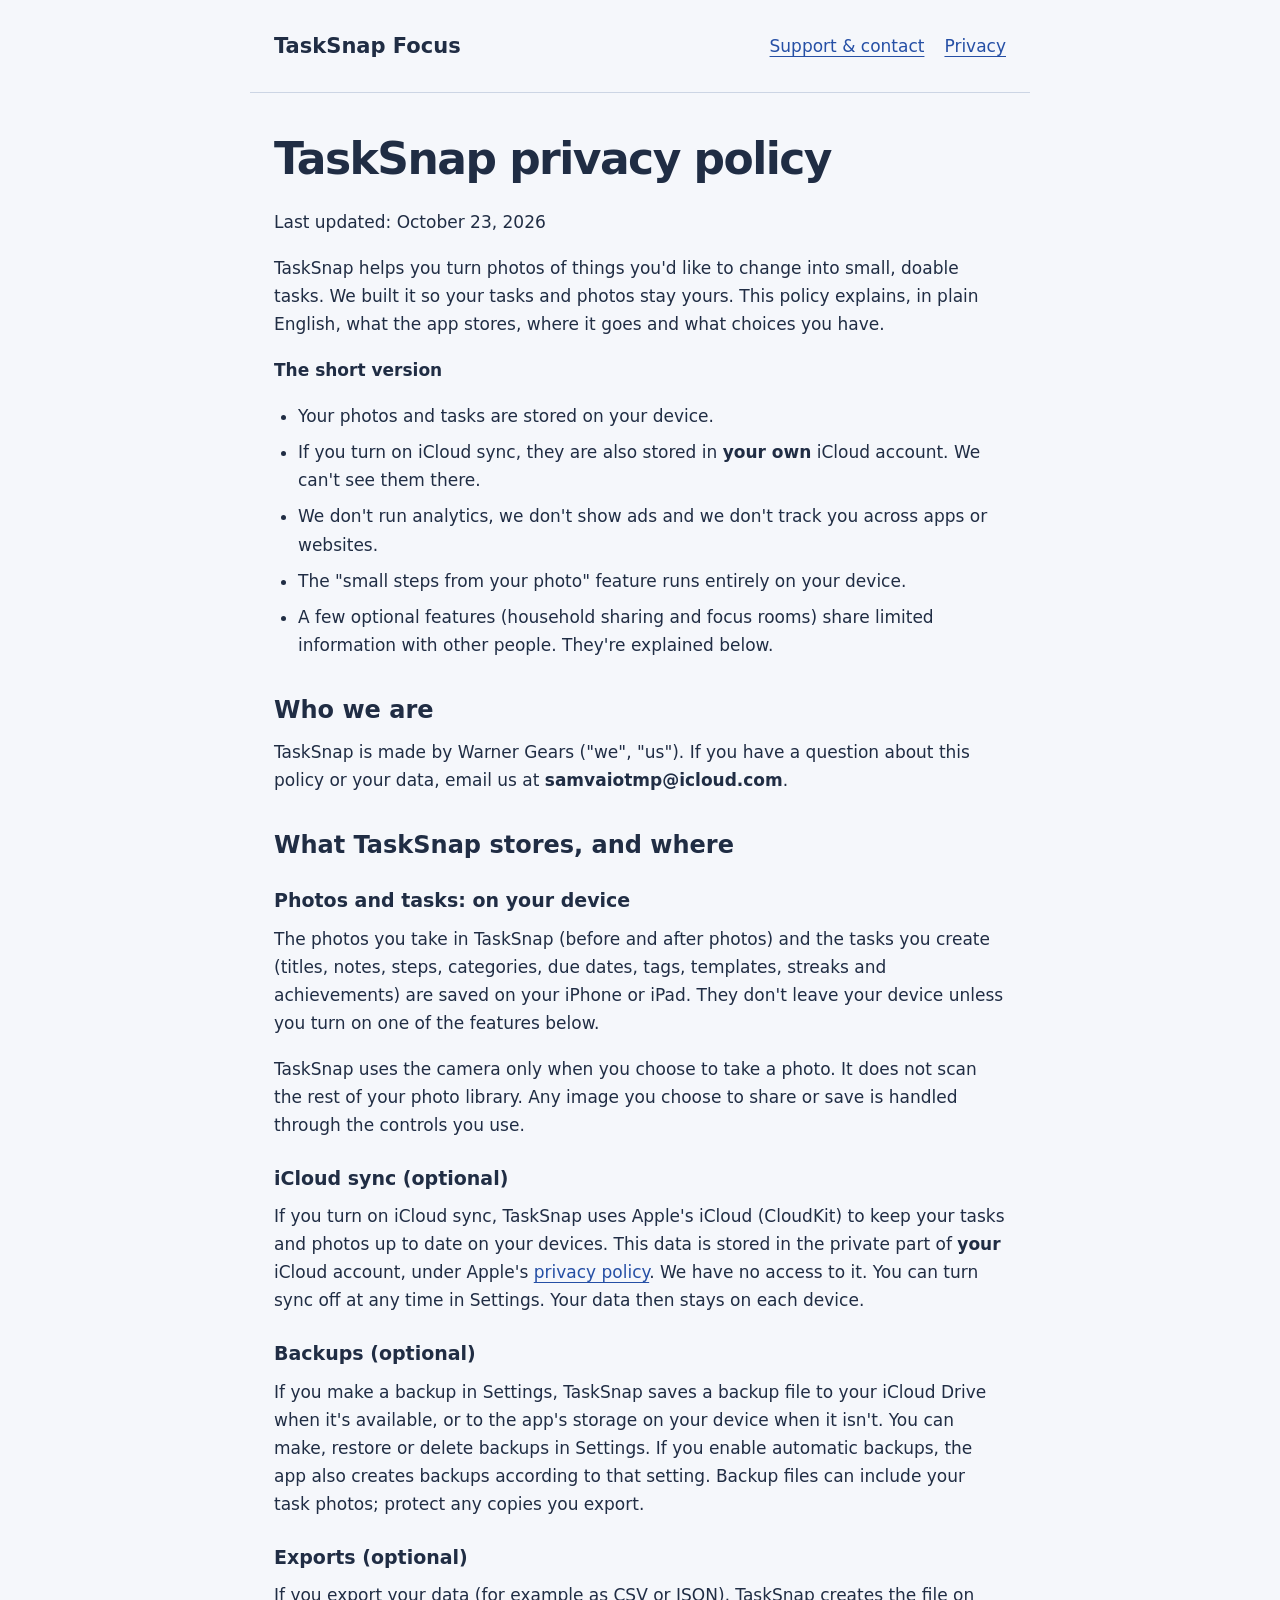
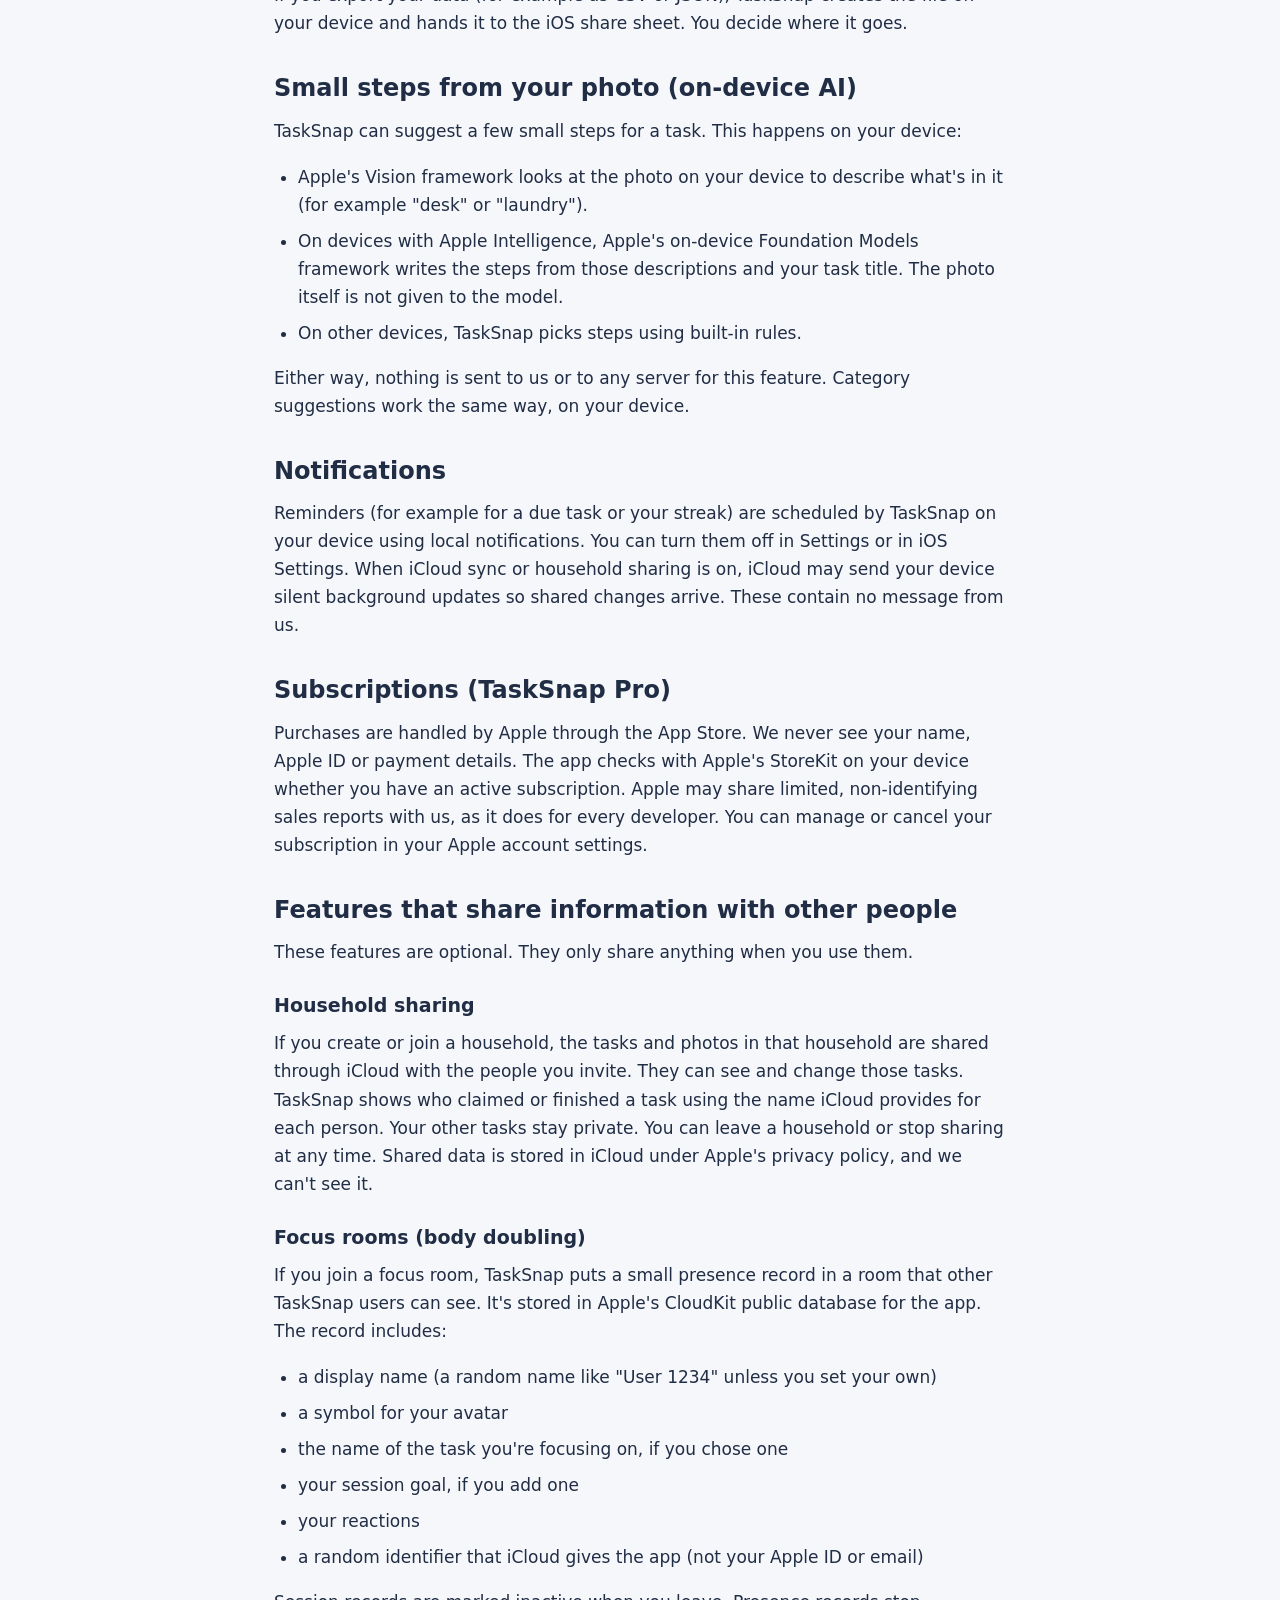
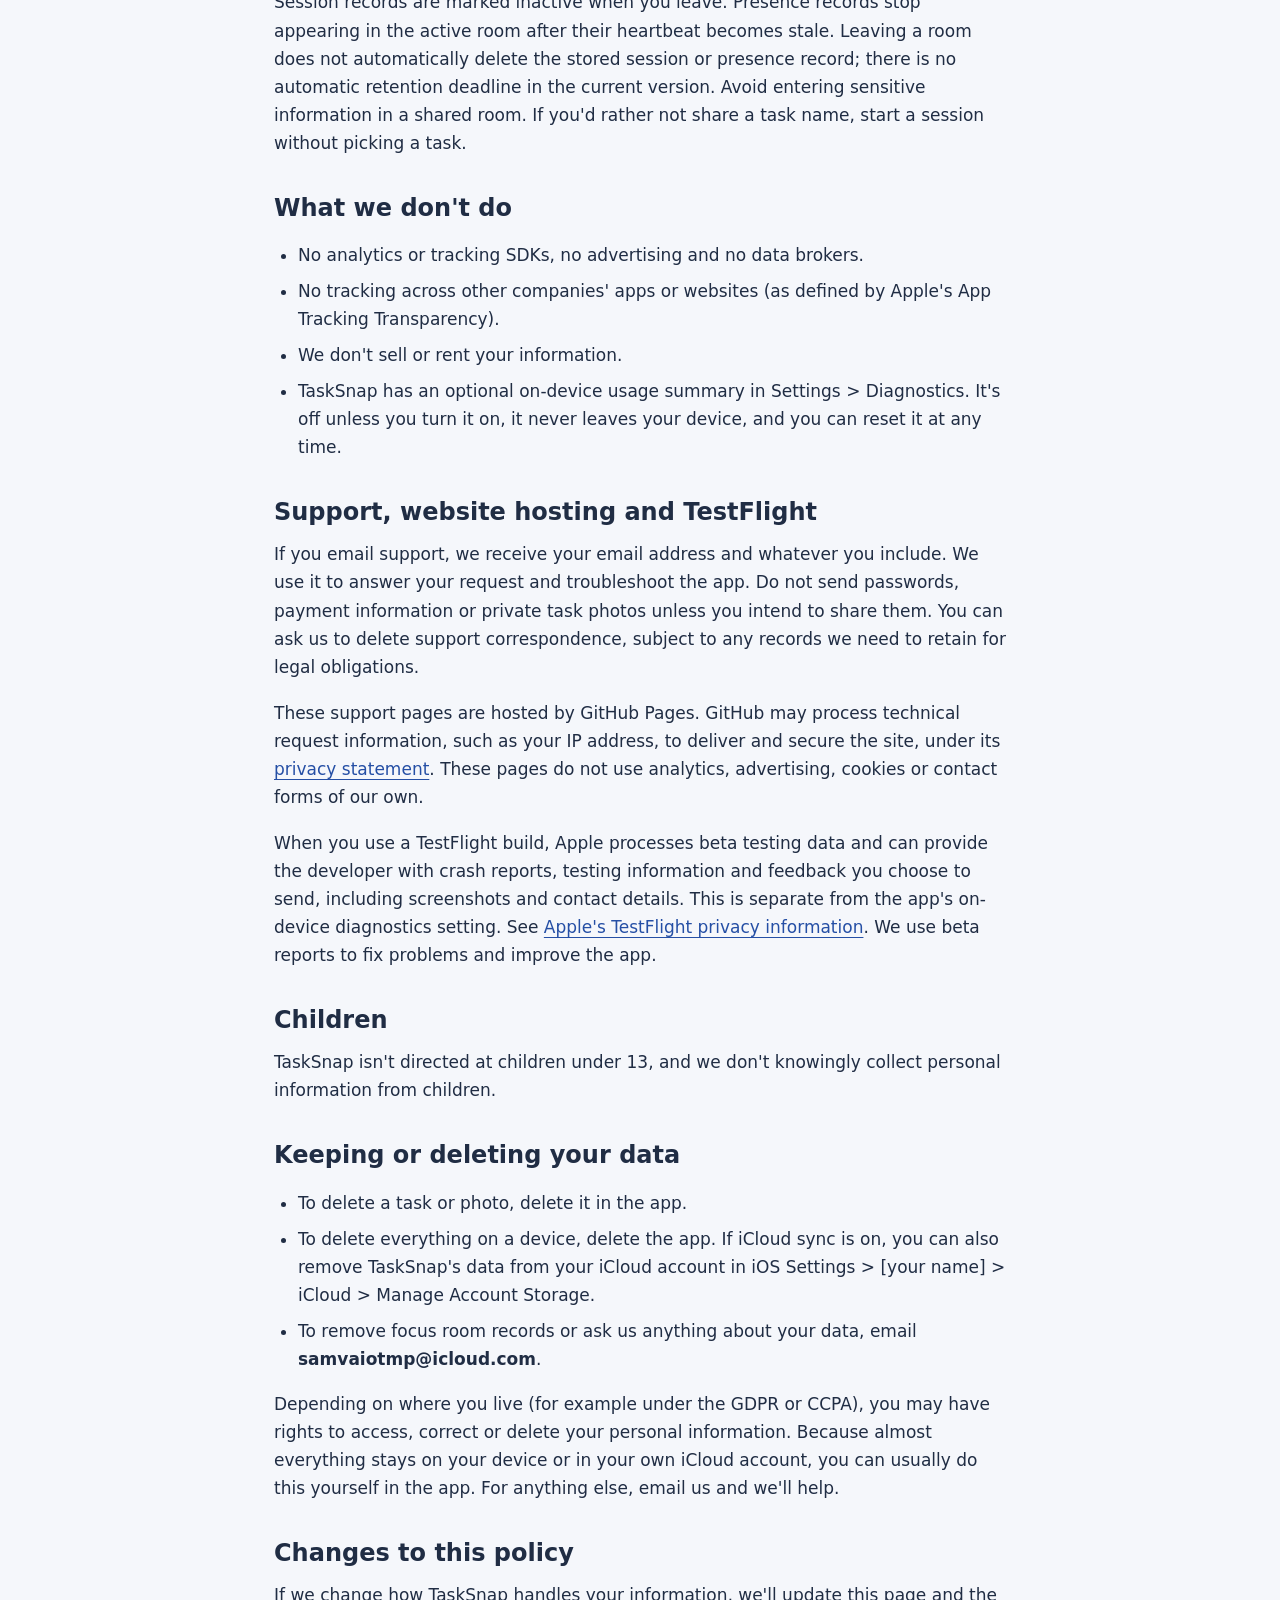
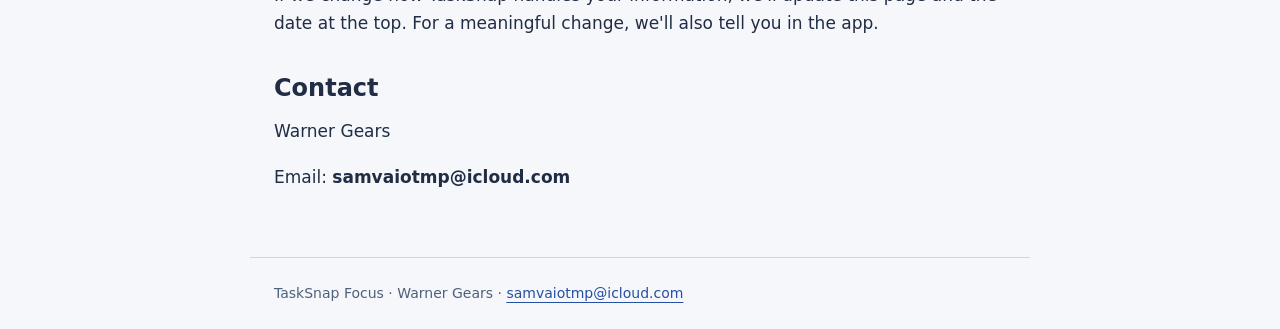
==== privacy.html @ 7c6ed7bc "Publish TaskSnap Focus privacy and support pages" ====
<!doctype html><html lang="en"><head><meta charset="utf-8"><meta name="viewport" content="width=device-width, initial-scale=1"><meta name="description" content="Privacy policy for TaskSnap Focus, the photo task companion for iPhone and iPad."><title>Privacy policy · TaskSnap Focus</title><link rel="canonical" href="https://samvaio00.github.io/tasksnap-support/privacy.html"><link rel="stylesheet" href="style.css"></head><body><a class="skip" href="#main">Skip to content</a><header><a class="brand" href="./">TaskSnap Focus</a><nav aria-label="Support pages"><a href="./">Support &amp; contact</a><a href="privacy.html">Privacy</a></nav></header><main id="main"><h1>TaskSnap privacy policy</h1>
<p>Last updated: October 23, 2026</p>
<p>TaskSnap helps you turn photos of things you&#x27;d like to change into small, doable tasks. We built it so your tasks and photos stay yours. This policy explains, in plain English, what the app stores, where it goes and what choices you have.</p>
<p><strong>The short version</strong></p>
<ul>
<li>Your photos and tasks are stored on your device.</li>
<li>If you turn on iCloud sync, they are also stored in <strong>your own</strong> iCloud account. We can&#x27;t see them there.</li>
<li>We don&#x27;t run analytics, we don&#x27;t show ads and we don&#x27;t track you across apps or websites.</li>
<li>The &quot;small steps from your photo&quot; feature runs entirely on your device.</li>
<li>A few optional features (household sharing and focus rooms) share limited information with other people. They&#x27;re explained below.</li>
</ul>
<h2>Who we are</h2>
<p>TaskSnap is made by Warner Gears (&quot;we&quot;, &quot;us&quot;). If you have a question about this policy or your data, email us at <strong>samvaiotmp@icloud.com</strong>.</p>
<h2>What TaskSnap stores, and where</h2>
<h3>Photos and tasks: on your device</h3>
<p>The photos you take in TaskSnap (before and after photos) and the tasks you create (titles, notes, steps, categories, due dates, tags, templates, streaks and achievements) are saved on your iPhone or iPad. They don&#x27;t leave your device unless you turn on one of the features below.</p>
<p>TaskSnap uses the camera only when you choose to take a photo. It does not scan the rest of your photo library. Any image you choose to share or save is handled through the controls you use.</p>
<h3>iCloud sync (optional)</h3>
<p>If you turn on iCloud sync, TaskSnap uses Apple&#x27;s iCloud (CloudKit) to keep your tasks and photos up to date on your devices. This data is stored in the private part of <strong>your</strong> iCloud account, under Apple&#x27;s <a href="https://www.apple.com/legal/privacy/">privacy policy</a>. We have no access to it. You can turn sync off at any time in Settings. Your data then stays on each device.</p>
<h3>Backups (optional)</h3>
<p>If you make a backup in Settings, TaskSnap saves a backup file to your iCloud Drive when it&#x27;s available, or to the app&#x27;s storage on your device when it isn&#x27;t. You can make, restore or delete backups in Settings. If you enable automatic backups, the app also creates backups according to that setting. Backup files can include your task photos; protect any copies you export.</p>
<h3>Exports (optional)</h3>
<p>If you export your data (for example as CSV or JSON), TaskSnap creates the file on your device and hands it to the iOS share sheet. You decide where it goes.</p>
<h2>Small steps from your photo (on-device AI)</h2>
<p>TaskSnap can suggest a few small steps for a task. This happens on your device:</p>
<ul>
<li>Apple&#x27;s Vision framework looks at the photo on your device to describe what&#x27;s in it (for example &quot;desk&quot; or &quot;laundry&quot;).</li>
<li>On devices with Apple Intelligence, Apple&#x27;s on-device Foundation Models framework writes the steps from those descriptions and your task title. The photo itself is not given to the model.</li>
<li>On other devices, TaskSnap picks steps using built-in rules.</li>
</ul>
<p>Either way, nothing is sent to us or to any server for this feature. Category suggestions work the same way, on your device.</p>
<h2>Notifications</h2>
<p>Reminders (for example for a due task or your streak) are scheduled by TaskSnap on your device using local notifications. You can turn them off in Settings or in iOS Settings. When iCloud sync or household sharing is on, iCloud may send your device silent background updates so shared changes arrive. These contain no message from us.</p>
<h2>Subscriptions (TaskSnap Pro)</h2>
<p>Purchases are handled by Apple through the App Store. We never see your name, Apple ID or payment details. The app checks with Apple&#x27;s StoreKit on your device whether you have an active subscription. Apple may share limited, non-identifying sales reports with us, as it does for every developer. You can manage or cancel your subscription in your Apple account settings.</p>
<h2>Features that share information with other people</h2>
<p>These features are optional. They only share anything when you use them.</p>
<h3>Household sharing</h3>
<p>If you create or join a household, the tasks and photos in that household are shared through iCloud with the people you invite. They can see and change those tasks. TaskSnap shows who claimed or finished a task using the name iCloud provides for each person. Your other tasks stay private. You can leave a household or stop sharing at any time. Shared data is stored in iCloud under Apple&#x27;s privacy policy, and we can&#x27;t see it.</p>
<h3>Focus rooms (body doubling)</h3>
<p>If you join a focus room, TaskSnap puts a small presence record in a room that other TaskSnap users can see. It&#x27;s stored in Apple&#x27;s CloudKit public database for the app. The record includes:</p>
<ul>
<li>a display name (a random name like &quot;User 1234&quot; unless you set your own)</li>
<li>a symbol for your avatar</li>
<li>the name of the task you&#x27;re focusing on, if you chose one</li>
<li>your session goal, if you add one</li>
<li>your reactions</li>
<li>a random identifier that iCloud gives the app (not your Apple ID or email)</li>
</ul>
<p>Session records are marked inactive when you leave. Presence records stop appearing in the active room after their heartbeat becomes stale. Leaving a room does not automatically delete the stored session or presence record; there is no automatic retention deadline in the current version. Avoid entering sensitive information in a shared room. If you&#x27;d rather not share a task name, start a session without picking a task.</p>
<h2>What we don&#x27;t do</h2>
<ul>
<li>No analytics or tracking SDKs, no advertising and no data brokers.</li>
<li>No tracking across other companies&#x27; apps or websites (as defined by Apple&#x27;s App Tracking Transparency).</li>
<li>We don&#x27;t sell or rent your information.</li>
<li>TaskSnap has an optional on-device usage summary in Settings &gt; Diagnostics. It&#x27;s off unless you turn it on, it never leaves your device, and you can reset it at any time.</li>
</ul>
<h2>Support, website hosting and TestFlight</h2>
<p>If you email support, we receive your email address and whatever you include. We use it to answer your request and troubleshoot the app. Do not send passwords, payment information or private task photos unless you intend to share them. You can ask us to delete support correspondence, subject to any records we need to retain for legal obligations.</p>
<p>These support pages are hosted by GitHub Pages. GitHub may process technical request information, such as your IP address, to deliver and secure the site, under its <a href="https://docs.github.com/en/site-policy/privacy-policies/github-general-privacy-statement">privacy statement</a>. These pages do not use analytics, advertising, cookies or contact forms of our own.</p>
<p>When you use a TestFlight build, Apple processes beta testing data and can provide the developer with crash reports, testing information and feedback you choose to send, including screenshots and contact details. This is separate from the app&#x27;s on-device diagnostics setting. See <a href="https://testflight.apple.com/#privacy-data">Apple&#x27;s TestFlight privacy information</a>. We use beta reports to fix problems and improve the app.</p>
<h2>Children</h2>
<p>TaskSnap isn&#x27;t directed at children under 13, and we don&#x27;t knowingly collect personal information from children.</p>
<h2>Keeping or deleting your data</h2>
<ul>
<li>To delete a task or photo, delete it in the app.</li>
<li>To delete everything on a device, delete the app. If iCloud sync is on, you can also remove TaskSnap&#x27;s data from your iCloud account in iOS Settings &gt; [your name] &gt; iCloud &gt; Manage Account Storage.</li>
<li>To remove focus room records or ask us anything about your data, email <strong>samvaiotmp@icloud.com</strong>.</li>
</ul>
<p>Depending on where you live (for example under the GDPR or CCPA), you may have rights to access, correct or delete your personal information. Because almost everything stays on your device or in your own iCloud account, you can usually do this yourself in the app. For anything else, email us and we&#x27;ll help.</p>
<h2>Changes to this policy</h2>
<p>If we change how TaskSnap handles your information, we&#x27;ll update this page and the date at the top. For a meaningful change, we&#x27;ll also tell you in the app.</p>
<h2>Contact</h2>
<p>Warner Gears</p>
<p>Email: <strong>samvaiotmp@icloud.com</strong></p></main><footer>TaskSnap Focus · Warner Gears · <a href="mailto:samvaiotmp@icloud.com">samvaiotmp@icloud.com</a></footer></body></html>
---- style.css ----
*{box-sizing:border-box}html{color-scheme:light dark}body{margin:0;font:17px/1.65 system-ui,-apple-system,sans-serif;background:#f5f7fb;color:#202d44}a{color:#254fa5;text-underline-offset:4px;overflow-wrap:anywhere}a:focus-visible,summary:focus-visible{outline:3px solid #7359a6;outline-offset:5px}header,main,footer{max-width:780px;margin:auto;padding:24px}header{display:flex;justify-content:space-between;align-items:center;gap:16px;flex-wrap:wrap;border-bottom:1px solid #ccd5e4}.brand{font-size:21px;font-weight:750;text-decoration:none;color:inherit}nav{display:flex;gap:20px}nav a{display:inline-block;padding:8px 0}main{padding-top:40px;padding-bottom:48px}h1{font-size:clamp(32px,6vw,44px);line-height:1.16;letter-spacing:-.035em;margin:0 0 24px}h2{font-size:24px;line-height:1.3;margin:36px 0 12px}h3{font-size:19px;margin:24px 0 8px}p{margin:0 0 18px}li{margin:8px 0}ul{padding-left:24px}.intro{font-size:21px;color:#435676}.card{background:#fff;border:1px solid #d4ddea;border-radius:18px;padding:24px;margin:24px 0}.card h2{margin-top:0}.button{display:inline-block;padding:12px 20px;background:#284f99;color:white;border-radius:12px;font-weight:650;text-decoration:none;min-height:48px}.note,footer{font-size:14px;color:#4f607b}footer{border-top:1px solid #ccd5e4}.skip{position:absolute;top:-100px;left:20px;background:white;padding:10px}.skip:focus{top:8px}@media(max-width:480px){header,main,footer{padding-left:20px;padding-right:20px}nav{gap:16px}.card{padding:20px}}@media(prefers-color-scheme:dark){body{background:#141c2b;color:#edf1fa}a{color:#a6c6ff}.intro,.note,footer{color:#bdcce3}.card{background:#1e293d;border-color:#40516b}header,footer{border-color:#40516b}.button{background:#a6c6ff;color:#142440}.skip{background:#1e293d}}
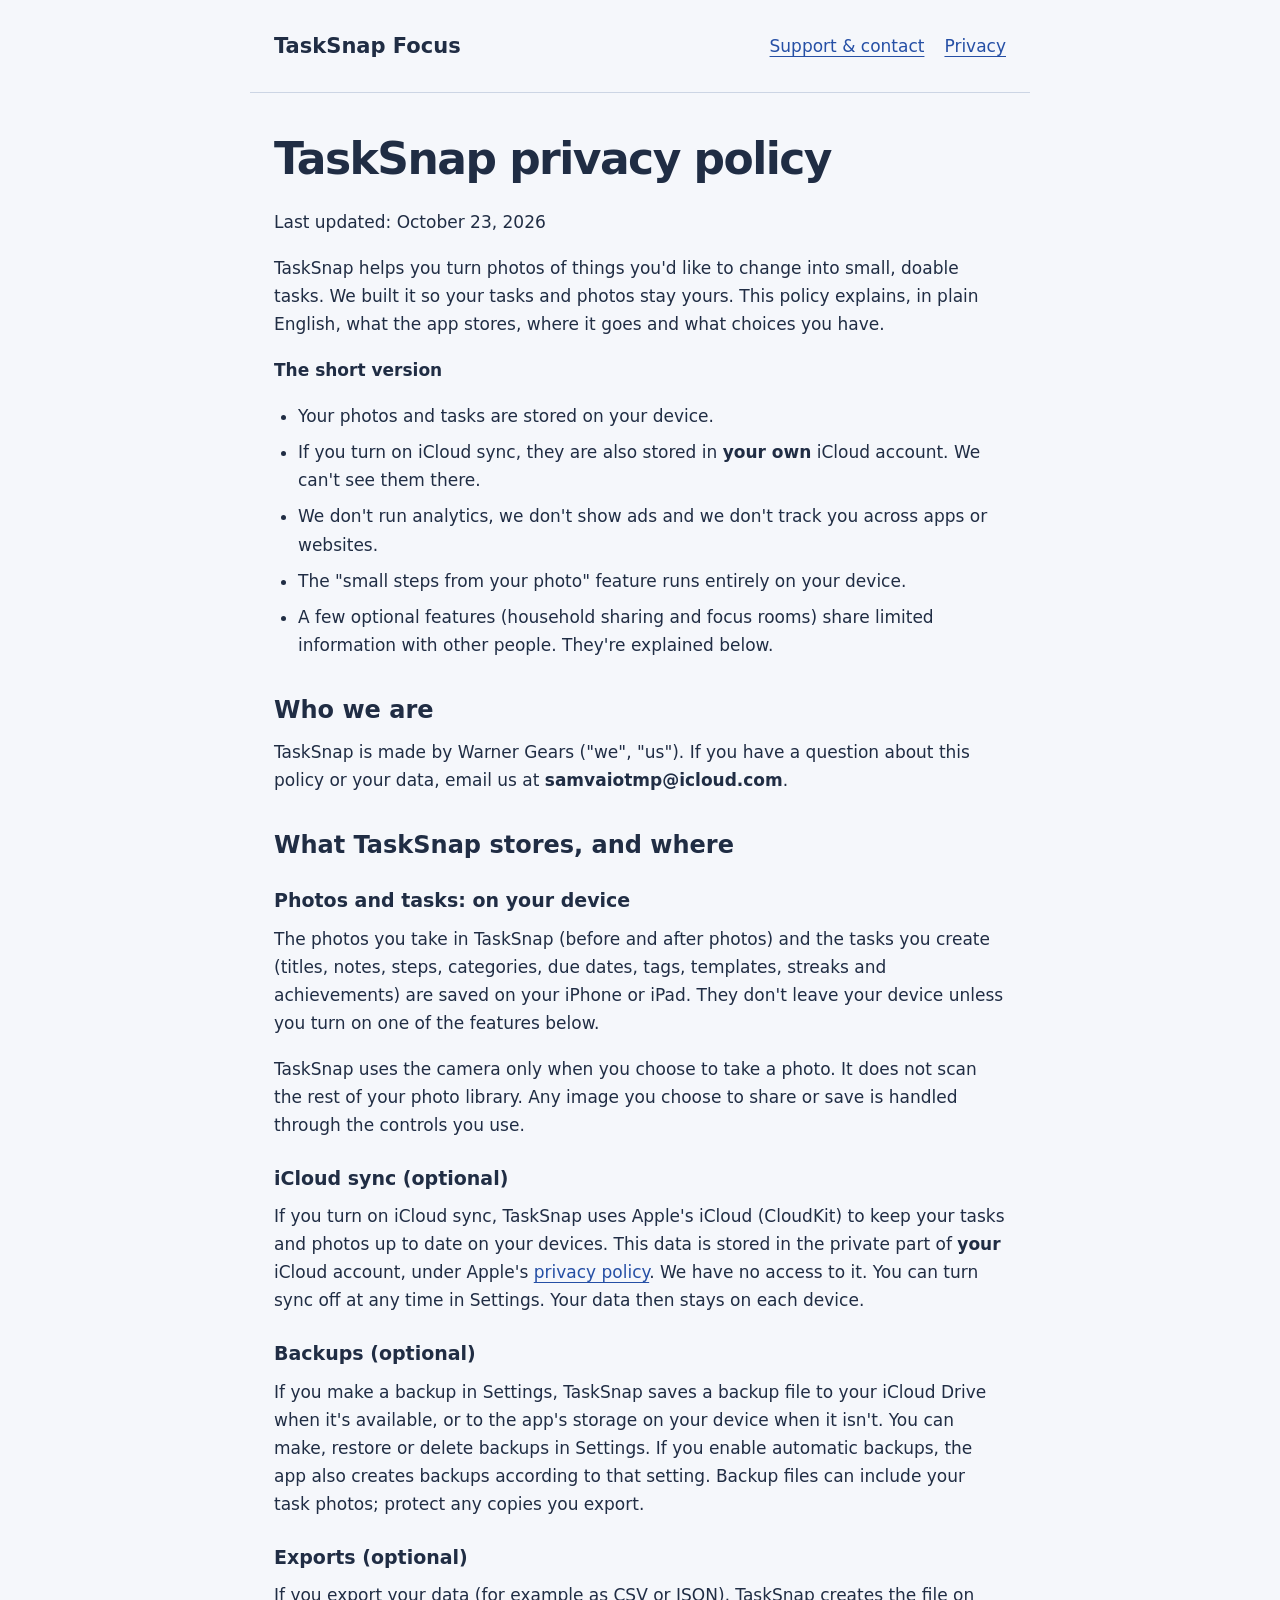
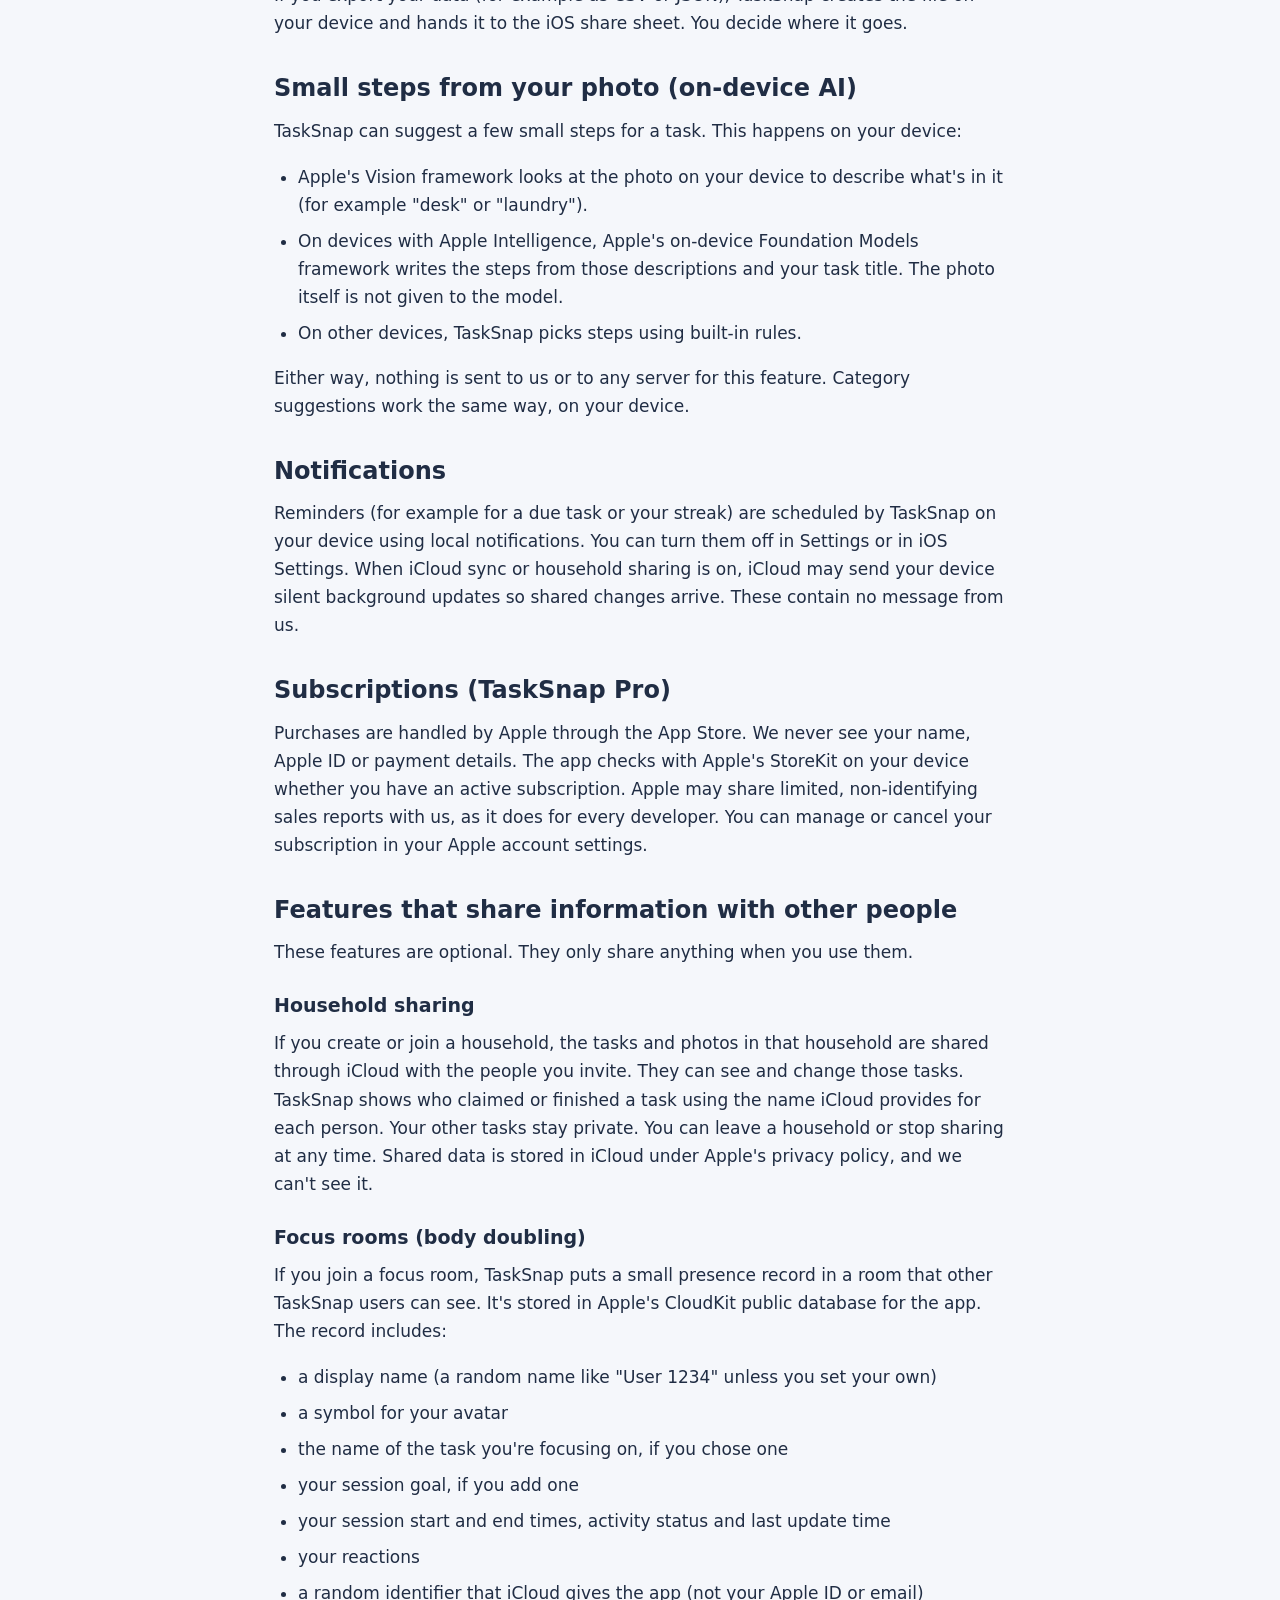
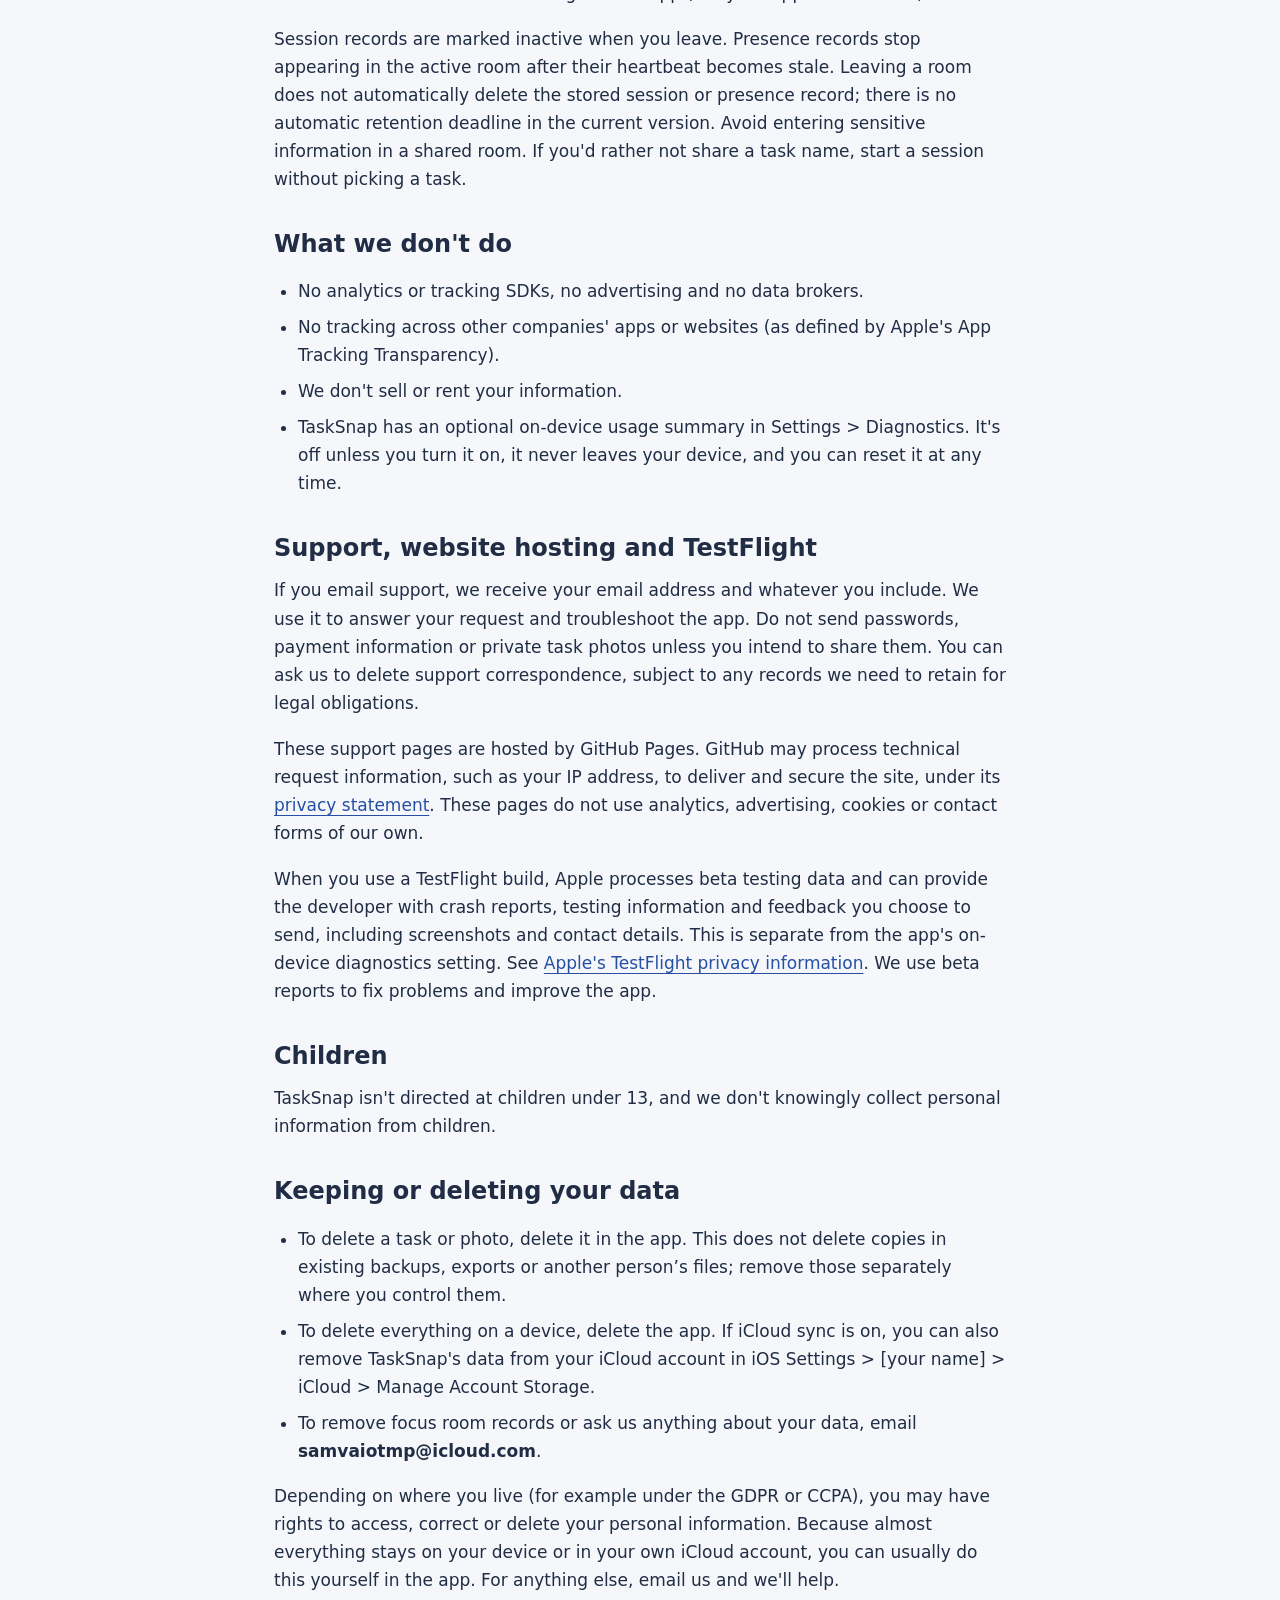
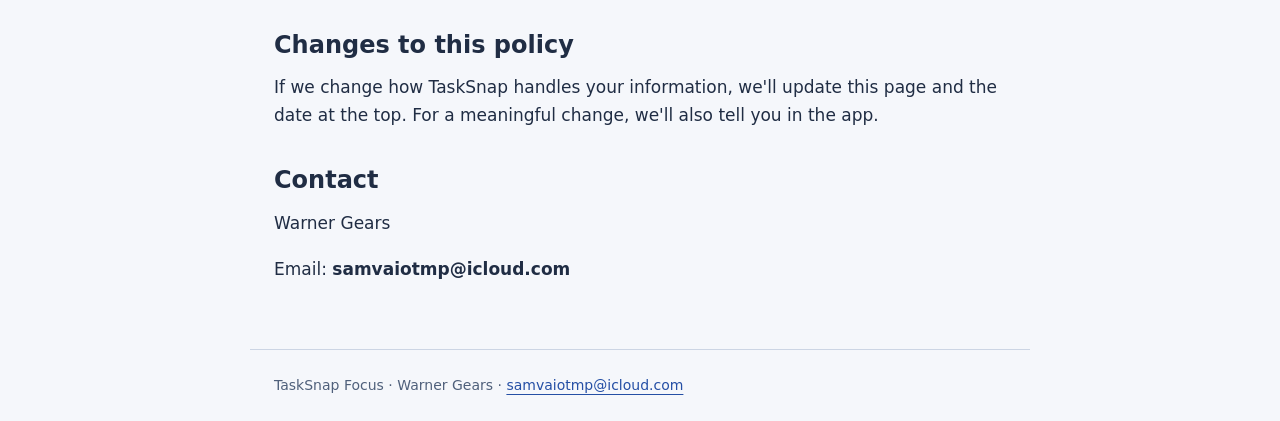
==== commit 07a5cf9d: "Clarify shared session timing and backup retention" ====
--- a/privacy.html
+++ b/privacy.html
@@ -44,6 +44,7 @@
 <li>a symbol for your avatar</li>
 <li>the name of the task you&#x27;re focusing on, if you chose one</li>
 <li>your session goal, if you add one</li>
+<li>your session start and end times, activity status and last update time</li>
 <li>your reactions</li>
 <li>a random identifier that iCloud gives the app (not your Apple ID or email)</li>
 </ul>
@@ -63,7 +64,7 @@
 <p>TaskSnap isn&#x27;t directed at children under 13, and we don&#x27;t knowingly collect personal information from children.</p>
 <h2>Keeping or deleting your data</h2>
 <ul>
-<li>To delete a task or photo, delete it in the app.</li>
+<li>To delete a task or photo, delete it in the app. This does not delete copies in existing backups, exports or another person’s files; remove those separately where you control them.</li>
 <li>To delete everything on a device, delete the app. If iCloud sync is on, you can also remove TaskSnap&#x27;s data from your iCloud account in iOS Settings &gt; [your name] &gt; iCloud &gt; Manage Account Storage.</li>
 <li>To remove focus room records or ask us anything about your data, email <strong>samvaiotmp@icloud.com</strong>.</li>
 </ul>
